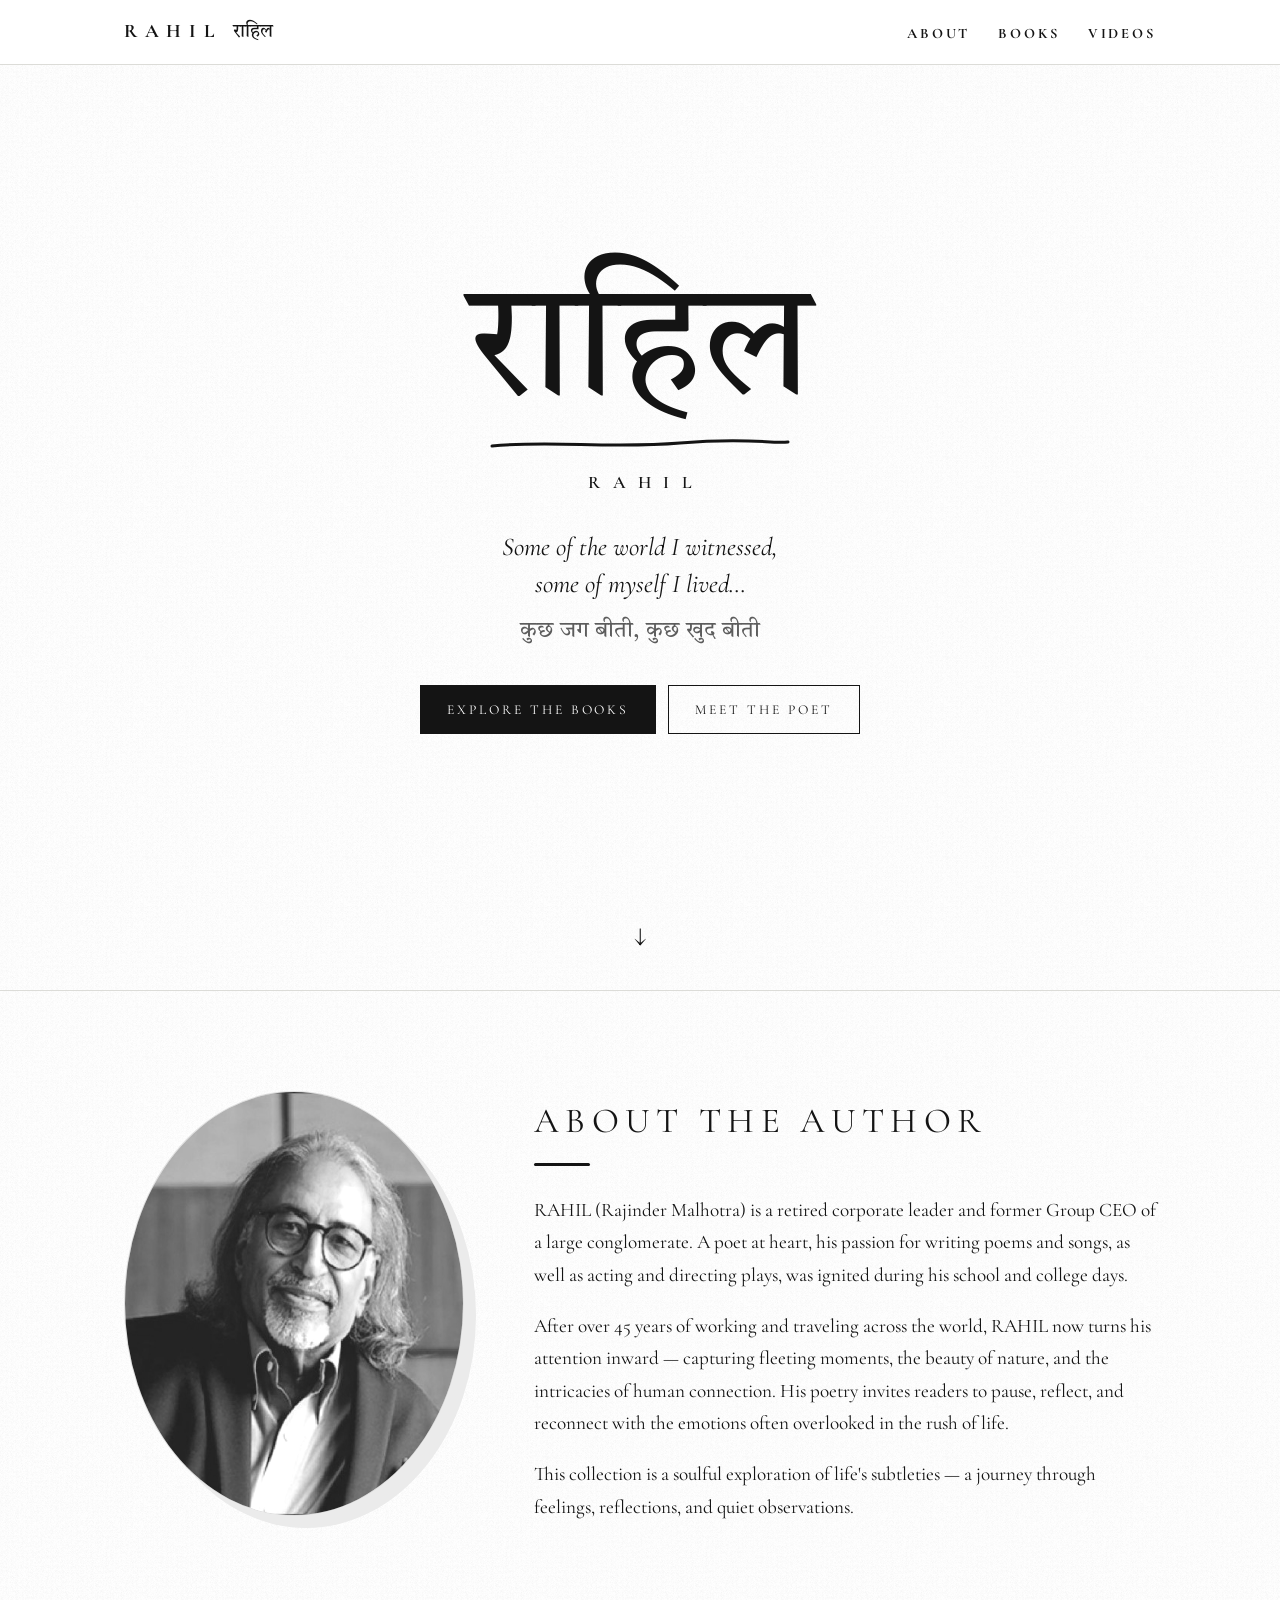
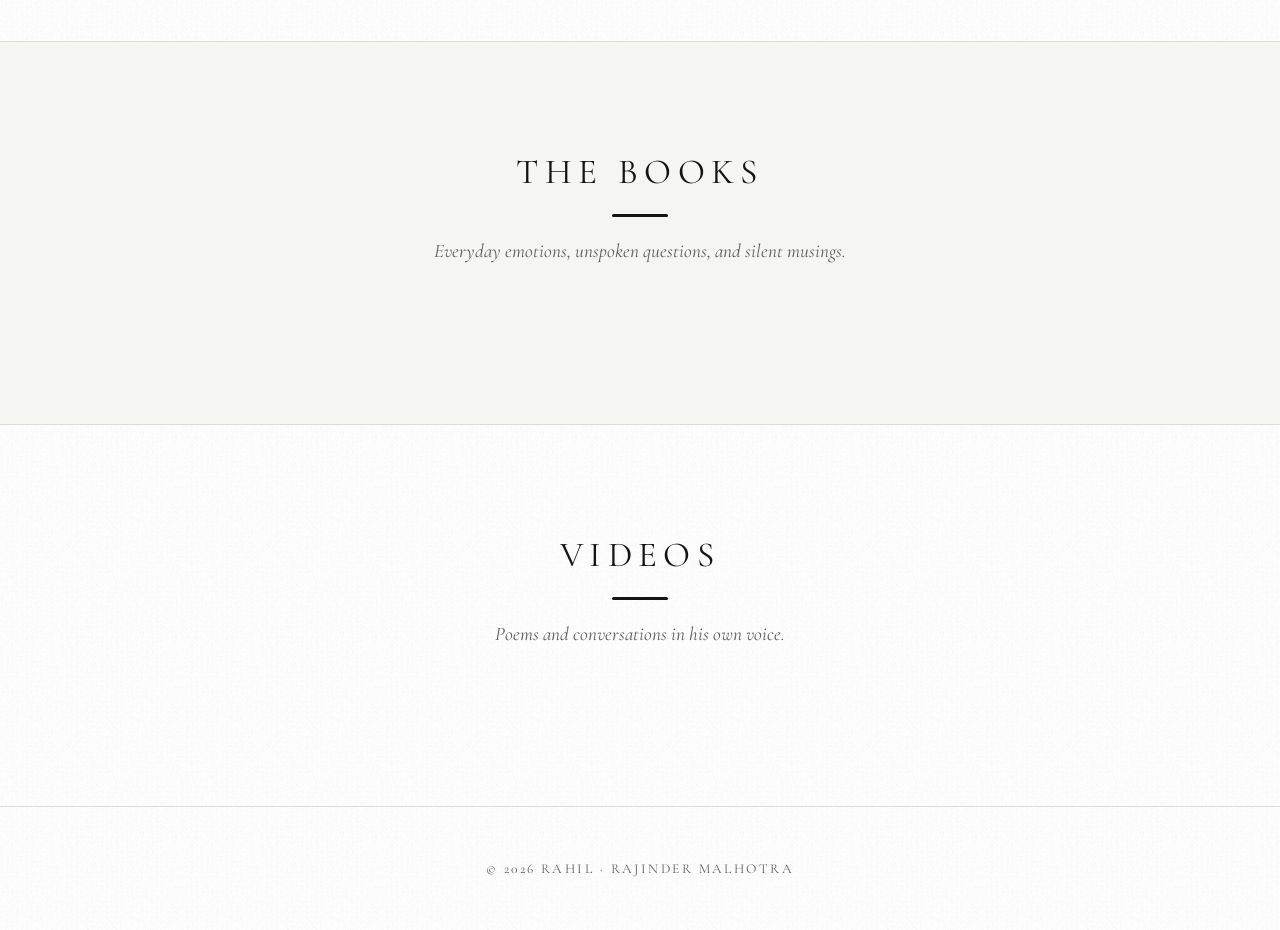
==== static/index.html @ 31e0f8b6 "Initial commit: RAHIL website" ====
<!doctype html>
<html lang="en">
<head>
<meta charset="utf-8">
<meta name="viewport" content="width=device-width,initial-scale=1">
<title>RAHIL | Poet</title>
<meta name="description" content="RAHIL (Rajinder Malhotra) — poet and former Group CEO. Author of Aise Hee | Just Like That and Rahil Se.">
<link rel="preconnect" href="https://fonts.googleapis.com">
<link href="https://fonts.googleapis.com/css2?family=Cormorant+Garamond:ital,wght@0,400;0,600;0,700;1,400&family=Tiro+Devanagari+Hindi:ital@0;1&display=swap" rel="stylesheet">
<link rel="stylesheet" href="style.css">
</head>
<body>
<nav><div class="wrap">
  <a class="logo" href="#top"><span class="latin">RAHIL</span><span class="hindi">राहिल</span></a>
  <ul><li><a href="#about">About</a></li><li><a href="#books">Books</a></li><li><a href="#videos">Videos</a></li></ul>
</div></nav>

<header class="hero" id="top">
  <div class="hero-inner">
    <h1 class="hindi">राहिल</h1>
    <svg class="stroke" viewBox="0 0 300 12" aria-hidden="true"><path d="M2 8 C60 2, 120 11, 190 5 S280 6, 298 4" fill="none" stroke="currentColor" stroke-width="3" stroke-linecap="round"/></svg>
    <div class="en">RAHIL</div>
    <p class="verse-en">Some of the world I witnessed,<br>some of myself I lived…</p>
    <p class="verse-hi hindi">कुछ जग बीती, कुछ खुद बीती</p>
    <div class="cta"><a class="btn" href="#books">Explore the books</a><a class="btn ghost" href="#about">Meet the poet</a></div>
  </div>
  <a class="scroll" href="#about" aria-label="Scroll down">↓</a>
</header>

<section id="about"><div class="wrap about">
  <div class="about-side reveal">
    <img src="img/author.jpg" alt="RAHIL (Rajinder Malhotra)">
  </div>
  <div class="reveal">
    <h2>About the Author</h2>
    <p>RAHIL (Rajinder Malhotra) is a retired corporate leader and former Group CEO of a large conglomerate. A poet at heart, his passion for writing poems and songs, as well as acting and directing plays, was ignited during his school and college days.</p>
    <p>After over 45 years of working and traveling across the world, RAHIL now turns his attention inward — capturing fleeting moments, the beauty of nature, and the intricacies of human connection. His poetry invites readers to pause, reflect, and reconnect with the emotions often overlooked in the rush of life.</p>
    <p>This collection is a soulful exploration of life's subtleties — a journey through feelings, reflections, and quiet observations.</p>
  </div>
</div></section>

<section id="books" class="tint"><div class="wrap">
  <h2 class="center">The Books</h2>
  <p class="sub">Everyday emotions, unspoken questions, and silent musings.</p>
  <div id="books-list"></div>
</div></section>

<section id="videos"><div class="wrap">
  <h2 class="center">Videos</h2>
  <p class="sub">Poems and conversations in his own voice.</p>
  <div class="videos" id="videos-list"></div>
</div></section>

<footer>
  <div>© <span id="yr"></span> RAHIL · Rajinder Malhotra</div>
</footer>

<div id="lightbox" hidden><img alt=""></div>
<script src="app.js"></script>
</body>
</html>
---- static/style.css ----
:root{--bg:#fff;--fg:#141414;--mute:#5c5c5c;--line:#dcdcd8;--tint:#f5f5f2;--panel:#fff}
*{box-sizing:border-box;margin:0}
html{scroll-behavior:smooth;overflow-x:hidden;-webkit-text-size-adjust:100%}
body{overflow-x:hidden;max-width:100vw;background:var(--bg);color:var(--fg);font-family:"Cormorant Garamond",Georgia,serif;font-size:1.2rem;line-height:1.7;
  background-image:url("data:image/svg+xml,%3Csvg xmlns='http://www.w3.org/2000/svg' width='200' height='200'%3E%3Cfilter id='n'%3E%3CfeTurbulence baseFrequency='.8' numOctaves='2'/%3E%3CfeColorMatrix values='0 0 0 0 0 0 0 0 0 0 0 0 0 0 0 0 0 0 .05 0'/%3E%3C/filter%3E%3Crect width='200' height='200' filter='url(%23n)'/%3E%3C/svg%3E")}
.hindi{font-family:"Tiro Devanagari Hindi","Noto Serif Devanagari","Mangal",serif;letter-spacing:0}
img{max-width:100%;display:block}
a{color:inherit}
.wrap{max-width:1080px;margin:0 auto;padding:0 24px}

nav{position:sticky;top:0;z-index:10;background:rgba(255,255,255,.92);backdrop-filter:blur(6px);border-bottom:1px solid var(--line)}
nav .wrap{display:flex;justify-content:space-between;align-items:center;height:64px}
.logo{text-decoration:none;display:flex;align-items:baseline;gap:12px}
.logo .latin{letter-spacing:.4em;font-weight:700}
.logo .hindi{font-size:1.2rem}
nav ul{display:flex;gap:28px;list-style:none;padding:0}
nav ul a{text-decoration:none;font-size:.9rem;font-weight:700;letter-spacing:.2em;text-transform:uppercase;color:var(--fg)}
nav ul a:hover{color:var(--mute)}

/* hero */
.hero{display:flex;flex-direction:column;align-items:center;text-align:center;overflow:hidden;padding:0 24px 40px}
.hero-inner{min-height:calc(100vh - 64px);justify-content:center;padding-top:28px;position:relative;display:flex;flex-direction:column;align-items:center}
h1{font-size:clamp(4rem,min(16vw,21vh),10rem);font-weight:400;line-height:1.15}
.stroke{width:min(300px,60vw);margin-top:-6px}
.en{letter-spacing:.7em;margin:18px -.7em 30px 0;font-size:1.1rem;font-weight:600}
.verse-en{font-size:1.6rem;font-style:italic;line-height:1.45}
.verse-hi{color:var(--mute);margin:10px 0 34px;font-size:1.4rem}
.cta{display:flex;gap:12px;flex-wrap:wrap;justify-content:center}
@keyframes rise{from{opacity:0;transform:translateY(18px)}to{opacity:1;transform:none}}

.btn{display:inline-block;border:1px solid var(--fg);background:var(--fg);color:#fff;padding:12px 26px;font:inherit;font-size:.85rem;letter-spacing:.22em;text-transform:uppercase;text-decoration:none;cursor:pointer;transition:.25s}
.btn.ghost{background:transparent;color:var(--fg)}
.btn:hover{background:#fff;color:var(--fg);transform:translateY(-2px)}
.btn.ghost:hover{background:var(--fg);color:#fff}

section{padding:100px 0;border-top:1px solid var(--line)}
.tint{background:var(--tint)}
h2{font-size:2.2rem;font-weight:400;letter-spacing:.18em;text-transform:uppercase;margin-bottom:28px;position:relative}
h2::after{content:"";display:block;width:56px;height:3px;background:var(--fg);margin-top:12px;border-radius:3px}
h2.center{text-align:center}
h2.center::after{margin:12px auto 0}
.sub{text-align:center;color:var(--mute);font-style:italic;margin:-10px 0 56px}

/* about */
.about{display:grid;grid-template-columns:340px 1fr;gap:70px;align-items:start}
.about-side img{width:100%;aspect-ratio:4/5;object-fit:cover;object-position:50% 25%;border-radius:50%;filter:grayscale(1) contrast(1.05);border:1px solid var(--line);box-shadow:12px 12px 0 #e6e6e2}
.about p{margin-bottom:18px}

/* books */
.book{display:grid;grid-template-columns:340px 1fr;gap:60px;align-items:center;margin-bottom:90px}
.book:nth-child(even){grid-template-columns:1fr 340px}
.book:nth-child(even) .cover{order:2}
.cover img{border:1px solid var(--line);background:#fff;box-shadow:12px 12px 0 #e6e6e2;transition:transform .4s,box-shadow .4s;cursor:zoom-in}
.cover img:hover{transform:translate(-4px,-4px) rotate(-1deg);box-shadow:18px 18px 0 #dcdcd8}
.book .hi{font-size:1.9rem}
.book h3{font-size:2.3rem;font-weight:600;line-height:1.2;margin:2px 0 6px}
.eyebrow{font-size:.85rem;font-weight:700;letter-spacing:.24em;text-transform:uppercase;color:#3a3a3a}
.book p.desc{margin-top:16px}
.meta{display:flex;flex-wrap:wrap;gap:12px 36px;margin:18px 0;padding:14px 0;border-top:1px solid var(--line);border-bottom:1px solid var(--line)}
.meta dt{font-weight:700;font-size:.85rem;letter-spacing:.2em;text-transform:uppercase;color:var(--mute);line-height:1.3}
.meta dd{margin:4px 0 0;font-size:1.2rem;font-weight:700;color:var(--fg);letter-spacing:.02em;font-variant-numeric:lining-nums;font-feature-settings:"lnum" 1}
.thumbs{display:flex;gap:10px;margin-top:14px}
.thumbs img{height:90px;border:1px solid var(--line);cursor:zoom-in;transition:.2s}
.thumbs img:hover{transform:translateY(-3px)}
.buy{margin-top:22px;padding-top:18px;border-top:1px solid var(--line)}
.links{display:grid;grid-template-columns:repeat(3,1fr);gap:10px;margin-top:12px}
.links .btn{display:flex;flex-direction:column;align-items:center;justify-content:center;gap:2px;min-height:60px;padding:10px 8px;text-align:center;line-height:1.25;text-transform:none;letter-spacing:.02em}
.links .btn small{font-size:.68rem;letter-spacing:.2em;text-transform:uppercase;opacity:.75}
.links .btn strong{font-size:1.05rem;font-weight:700}
.soon{color:var(--mute);font-style:italic;margin-top:16px}

.videos{display:flex;flex-wrap:wrap;justify-content:center;gap:28px}
.videos .video{flex:0 1 calc((100% - 56px)/3);min-width:0}
.videos[data-count="1"] .video{flex-basis:min(100%,760px)}
.videos[data-count="2"] .video{flex-basis:calc((100% - 28px)/2)}
.video{border:1px solid var(--line);background:#fff;transition:.3s}
.video:hover{box-shadow:8px 8px 0 #e6e6e2;transform:translate(-3px,-3px)}
.video .frame{aspect-ratio:16/9}
.video iframe{width:100%;height:100%;border:0}
.video h4{font-weight:600;padding:14px 16px;font-size:1.2rem}
.empty{color:var(--mute);font-style:italic;text-align:center;flex:1 1 100%;padding:40px;border:1px dashed var(--line)}

footer{border-top:1px solid var(--line);padding:50px 24px;text-align:center;font-size:.85rem;letter-spacing:.18em;text-transform:uppercase;color:var(--mute)}
footer .hindi{text-transform:none;color:var(--fg);margin-bottom:10px}

#lightbox{position:fixed;inset:0;background:rgba(255,255,255,.96);z-index:50;display:flex;align-items:center;justify-content:center;padding:30px;cursor:zoom-out}
#lightbox[hidden]{display:none}
#lightbox img{max-height:100%;border:1px solid var(--line);box-shadow:12px 12px 0 #e6e6e2}

.js .reveal{opacity:0;transform:translateY(24px);transition:opacity .8s,transform .8s}
.js .reveal.in{opacity:1;transform:none}
@media(prefers-reduced-motion:reduce){*{animation:none!important;transition:none!important}.reveal{opacity:1;transform:none}}

/* admin */
.admin{max-width:760px;margin:40px auto}
.card{border:1px solid var(--line);background:var(--panel);padding:24px;margin-bottom:28px}
.card h3{font-weight:600;letter-spacing:.15em;text-transform:uppercase;font-size:1.05rem;margin-bottom:16px}
label{display:block;font-size:.8rem;letter-spacing:.15em;text-transform:uppercase;color:var(--mute);margin:12px 0 4px}
input,textarea{width:100%;padding:10px;border:1px solid var(--line);background:#fff;color:var(--fg);font:inherit;font-size:1rem}
textarea{min-height:90px}
.row{display:flex;justify-content:space-between;align-items:center;gap:10px;padding:8px 0;border-bottom:1px solid var(--line);font-size:1rem}
.row button{border:1px solid var(--line);background:none;color:var(--fg);cursor:pointer;padding:3px 10px}
.msg{font-size:.9rem;color:var(--mute);margin-top:10px}

@media(max-width:820px){
  .about,.book,.book:nth-child(even){grid-template-columns:1fr;gap:34px}
  .book:nth-child(even) .cover{order:0}
  .about-side{max-width:300px}
  .cover{max-width:300px}
  nav ul{gap:16px}.logo .latin{display:none}
}

@media(max-width:820px){
  section{padding:64px 0}
  .about-side{margin:0 auto;width:100%;max-width:280px}
  .cover{margin:0 auto;max-width:280px}
  .book{margin-bottom:64px}
}
@media(max-width:520px){
  body{font-size:1.1rem}
  .wrap{padding:0 18px}
  nav .wrap{height:56px}
  nav ul{gap:14px}
  nav ul a{font-size:.72rem;letter-spacing:.14em}
  .logo .hindi{font-size:1.3rem}
  .hero{min-height:calc(100svh - 56px);padding:40px 18px 70px}
  .en{letter-spacing:.5em;margin-right:-.5em}
  .verse-en{font-size:1.35rem}
  .cta{flex-direction:column;width:100%;max-width:280px}
  .cta .btn{text-align:center}
  h2{font-size:1.7rem;letter-spacing:.12em}
    .book h3{font-size:1.8rem}
  .links{grid-template-columns:repeat(2,1fr);gap:10px}.links .btn strong{font-size:1rem}
  
  footer{padding:40px 18px;letter-spacing:.1em}
}

@media(max-width:520px){
  nav .wrap{gap:10px}
  nav ul{gap:12px}
  nav ul a{font-size:.7rem;letter-spacing:.08em}
  .logo .hindi{font-size:1.2rem}
  h1{font-size:clamp(4rem,22vw,6rem)}
  .verse-en{overflow-wrap:anywhere}
  .meta{letter-spacing:.06em;overflow-wrap:anywhere}
  .thumbs img{height:80px}
}
@media(max-width:360px){.logo{display:none}nav .wrap{justify-content:center}}

@media(max-width:900px){.videos .video,.videos[data-count="2"] .video{flex-basis:calc((100% - 28px)/2)}.videos[data-count="1"] .video{flex-basis:min(100%,760px)}}
@media(max-width:600px){.videos .video,.videos[data-count] .video{flex-basis:100%}}


.scroll{margin-top:20px;font-size:1.8rem;line-height:1;text-decoration:none;color:var(--fg)}
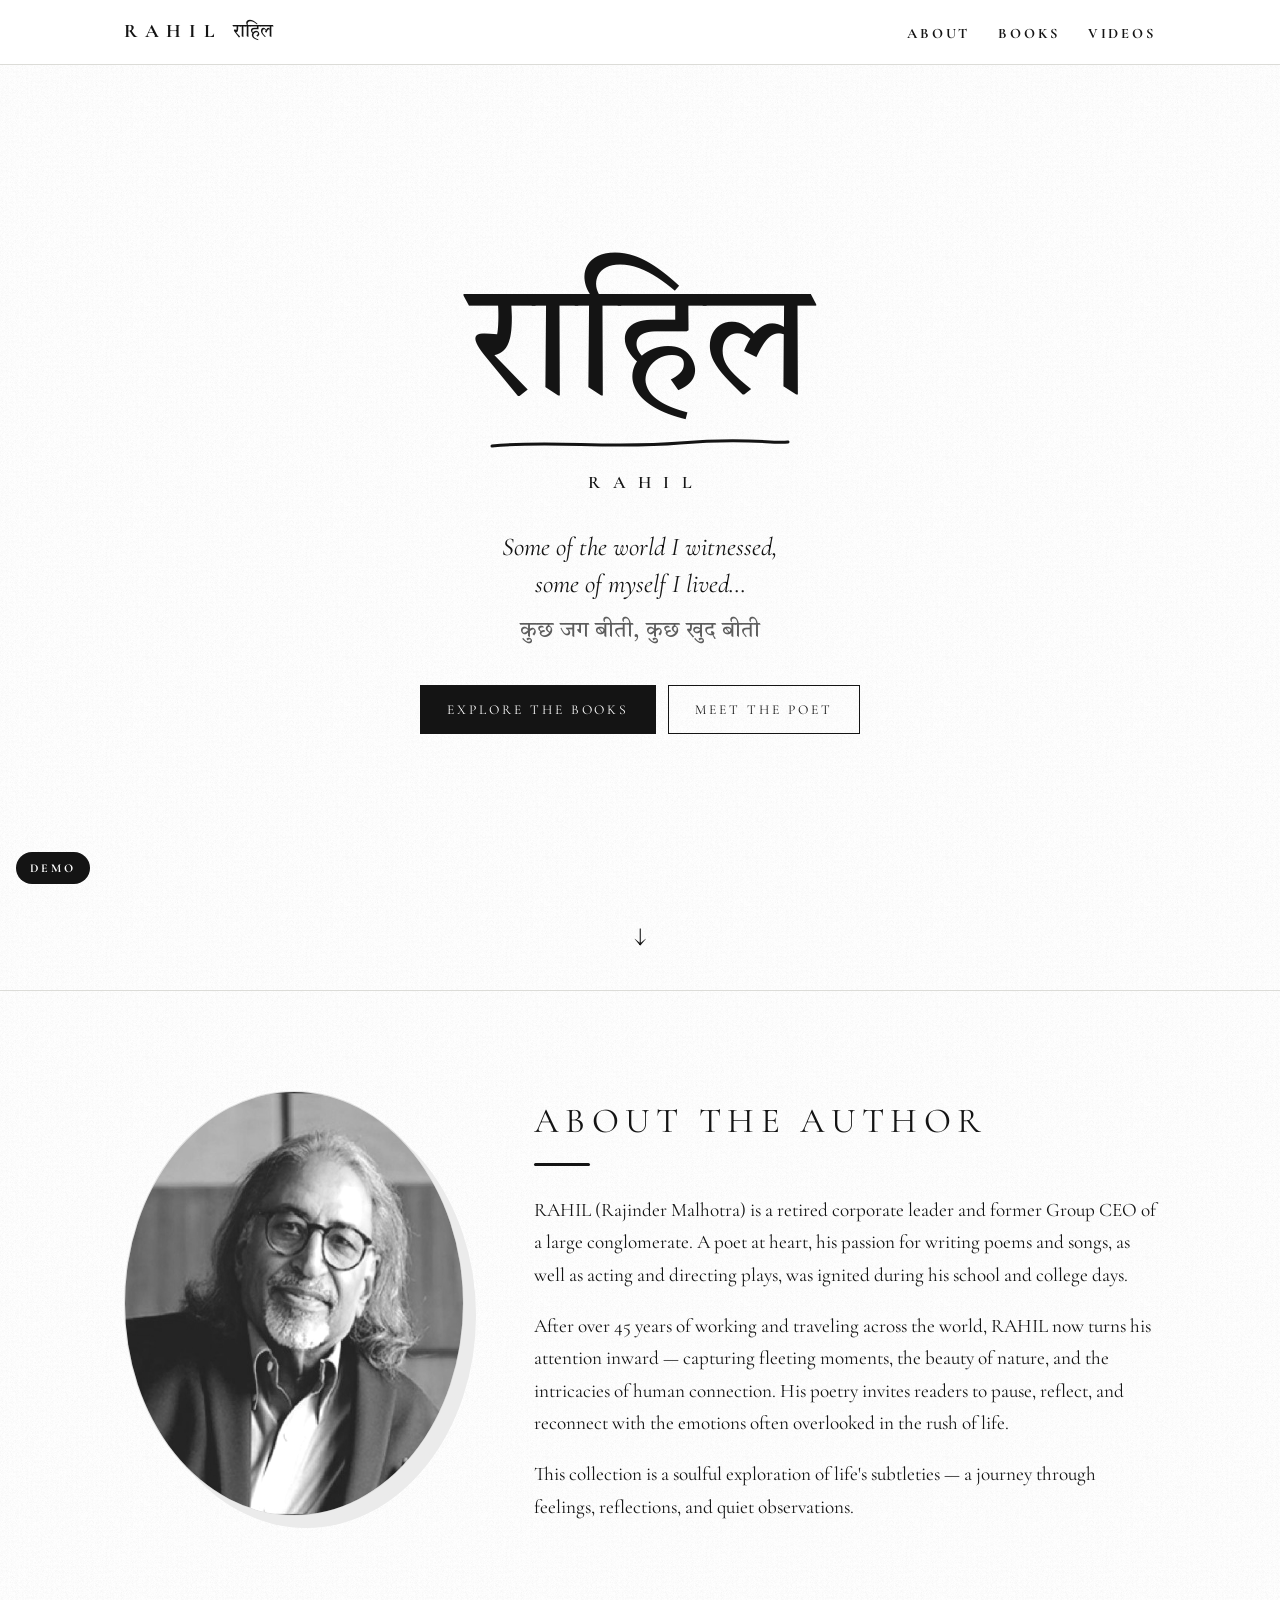
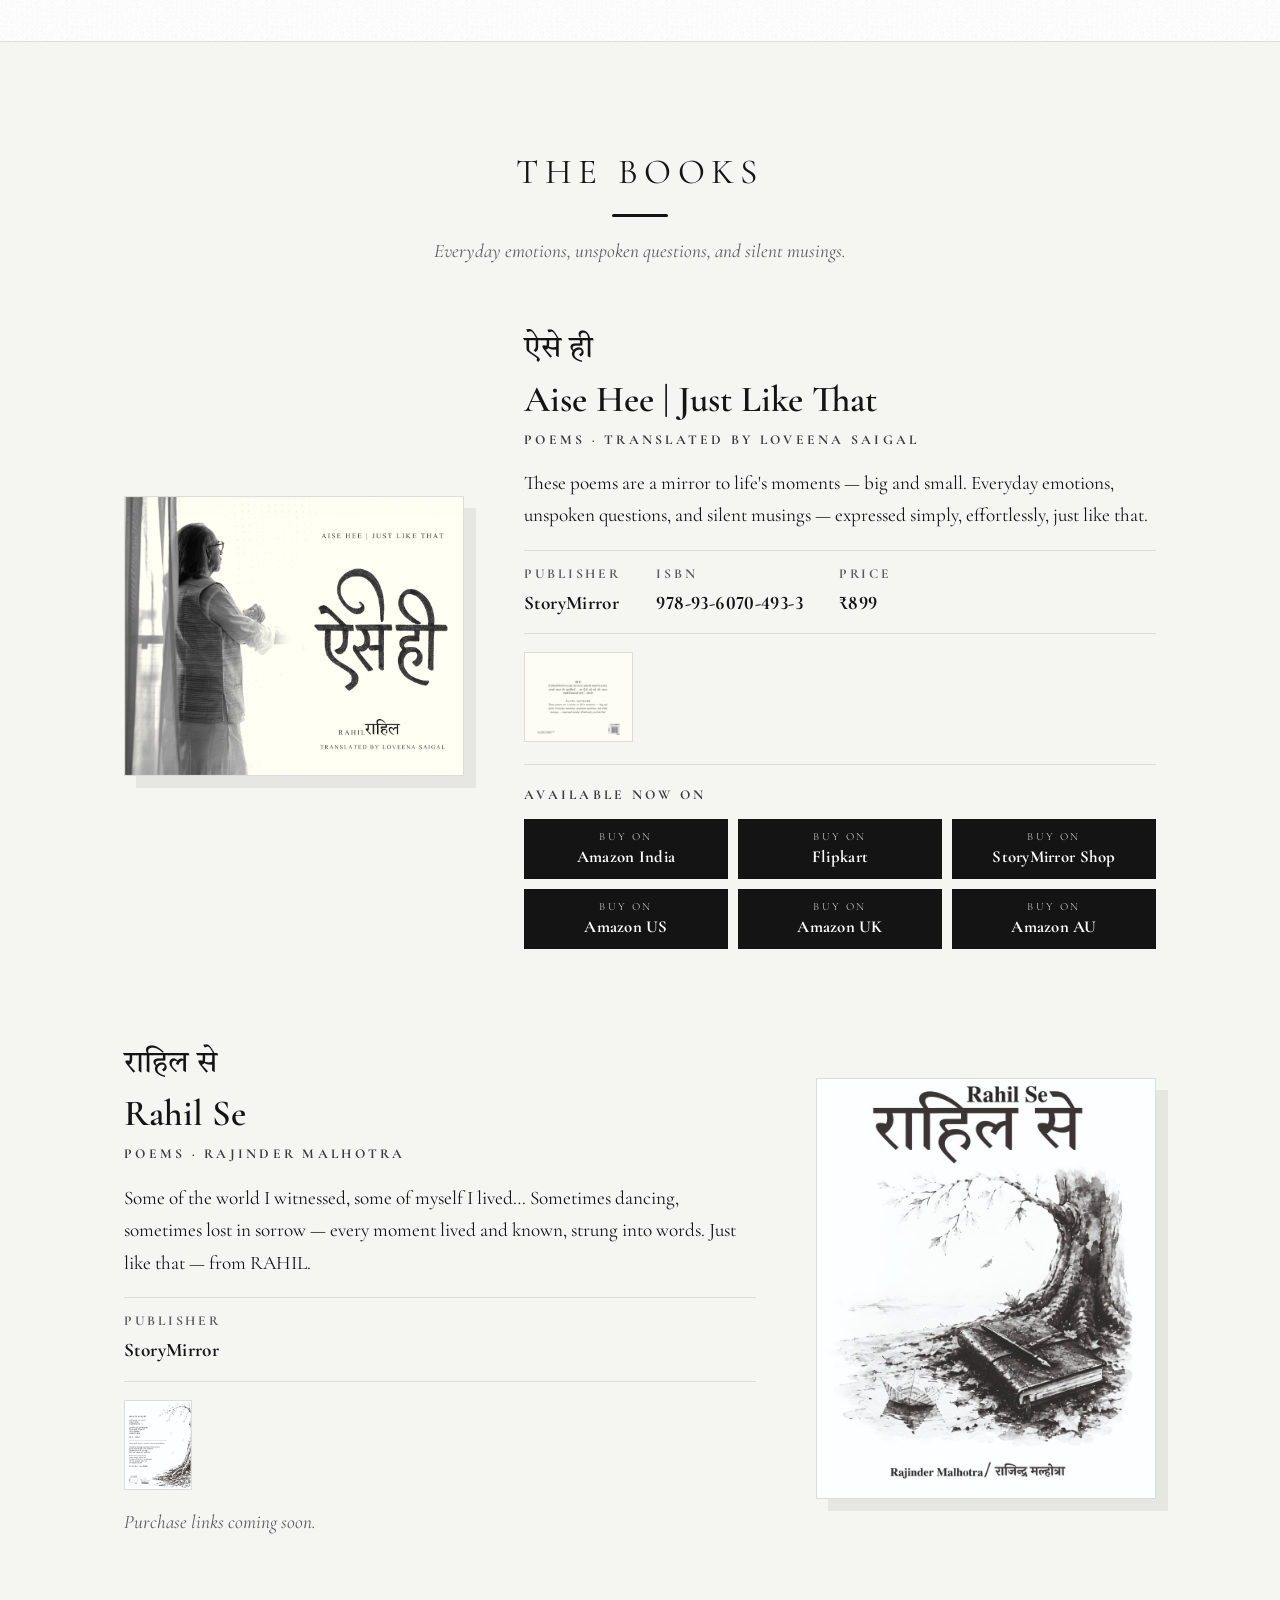
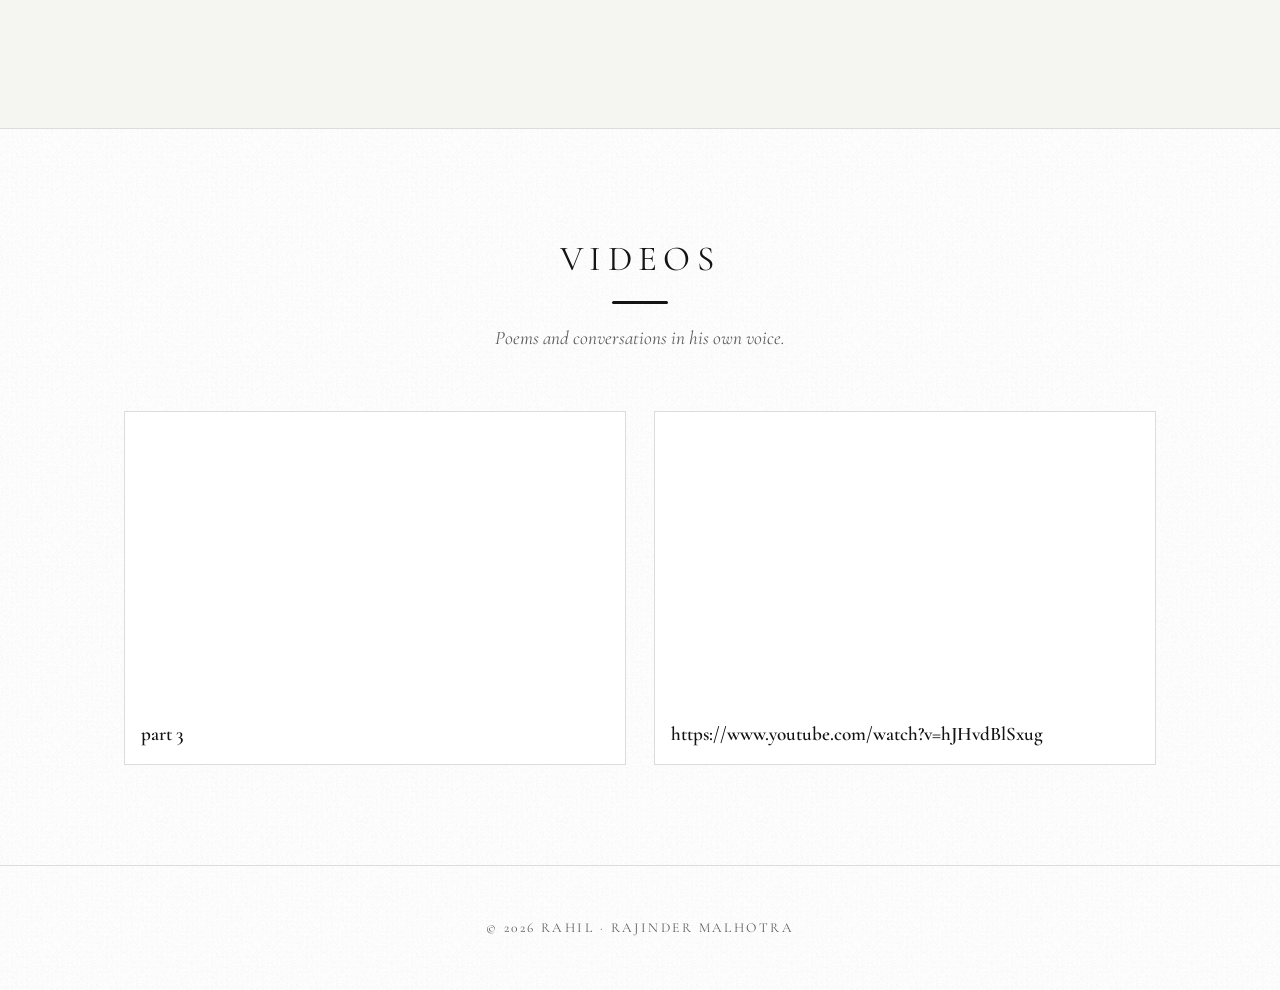
==== commit 908e6c16: "Make demo GitHub Pages compatible, add Demo pill and Pages workflow Co-Authored-By: Claude Sonnet 5." ====
--- a/static/index.html
+++ b/static/index.html
@@ -56,6 +56,8 @@
 </footer>
 
 <div id="lightbox" hidden><img alt=""></div>
+<div class="demo-pill">Demo</div>
+<script src="store.js"></script>
 <script src="app.js"></script>
 </body>
 </html>
--- a/static/style.css
+++ b/static/style.css
@@ -152,3 +152,5 @@
 
 
 .scroll{margin-top:20px;font-size:1.8rem;line-height:1;text-decoration:none;color:var(--fg)}
+
+.demo-pill{position:fixed;left:16px;bottom:16px;z-index:40;background:var(--fg);color:#fff;font-size:.75rem;font-weight:700;letter-spacing:.25em;text-transform:uppercase;padding:6px 14px;border-radius:999px;pointer-events:none}
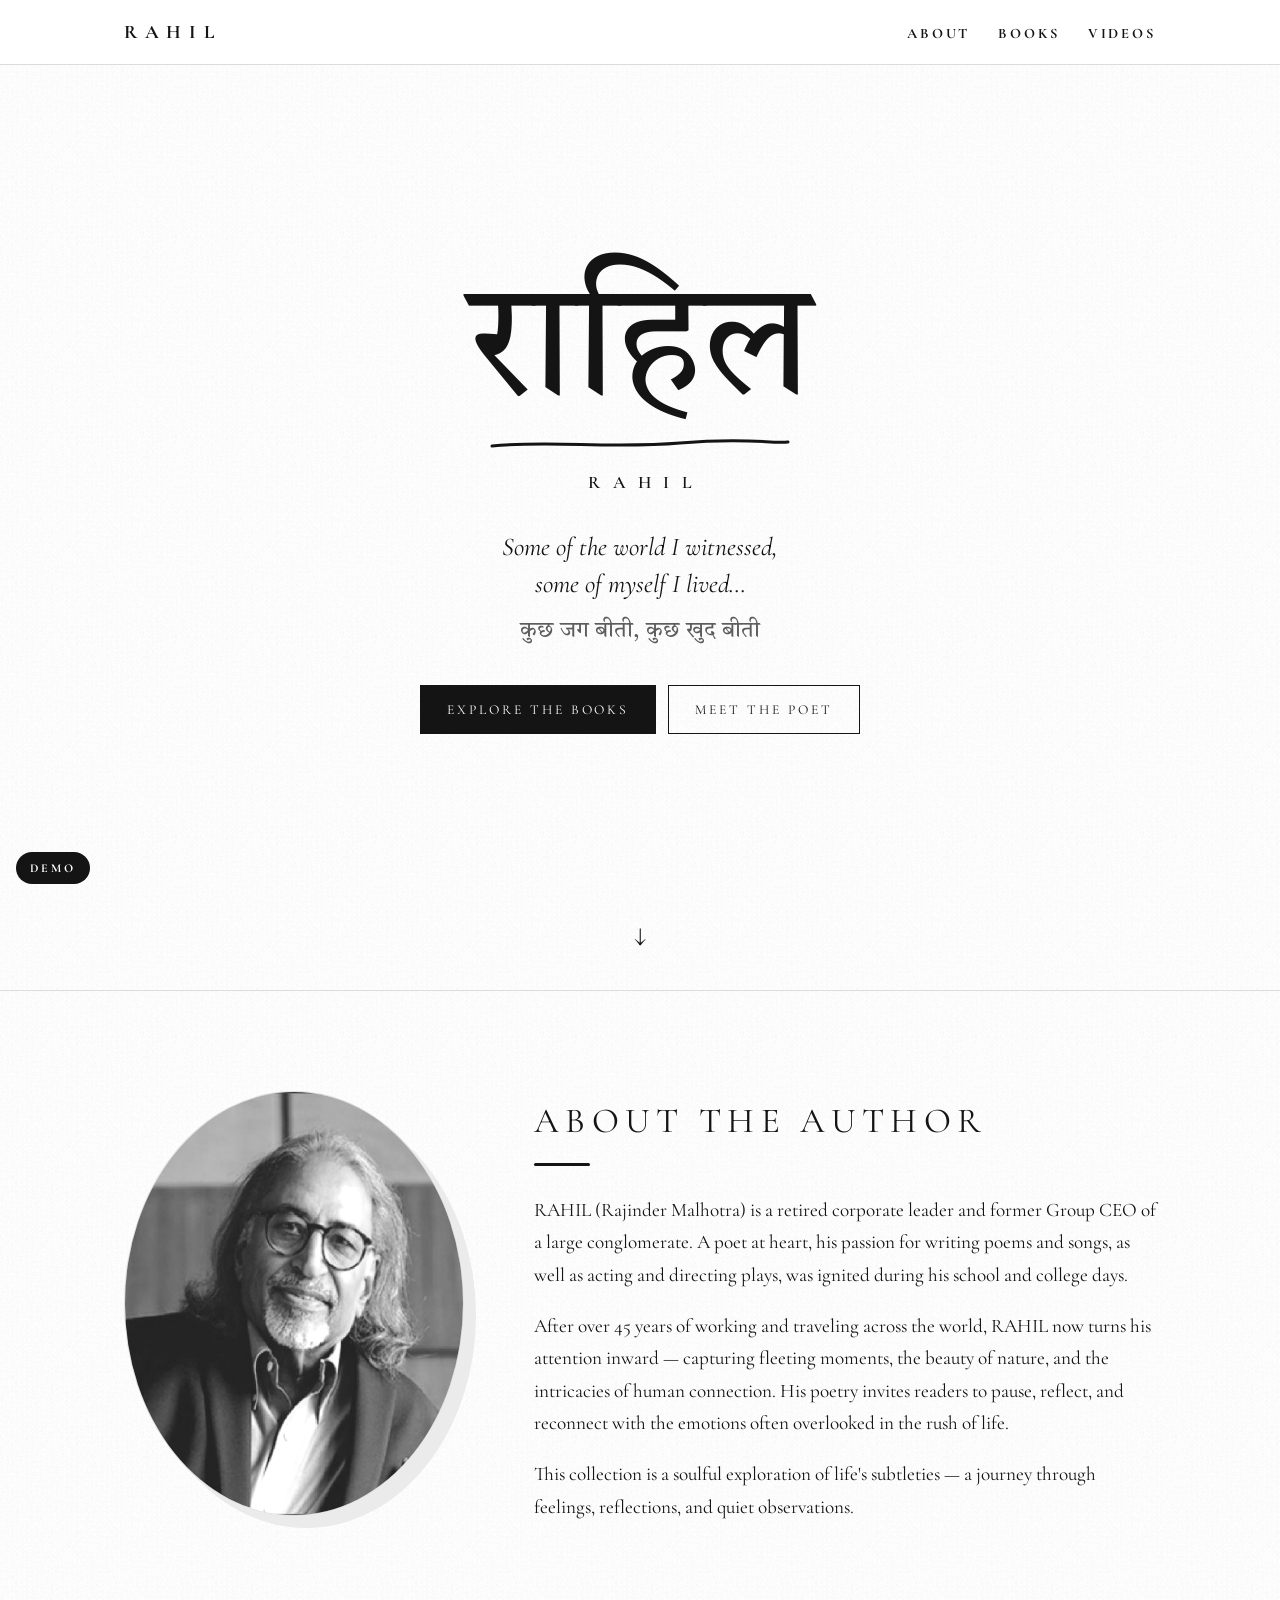
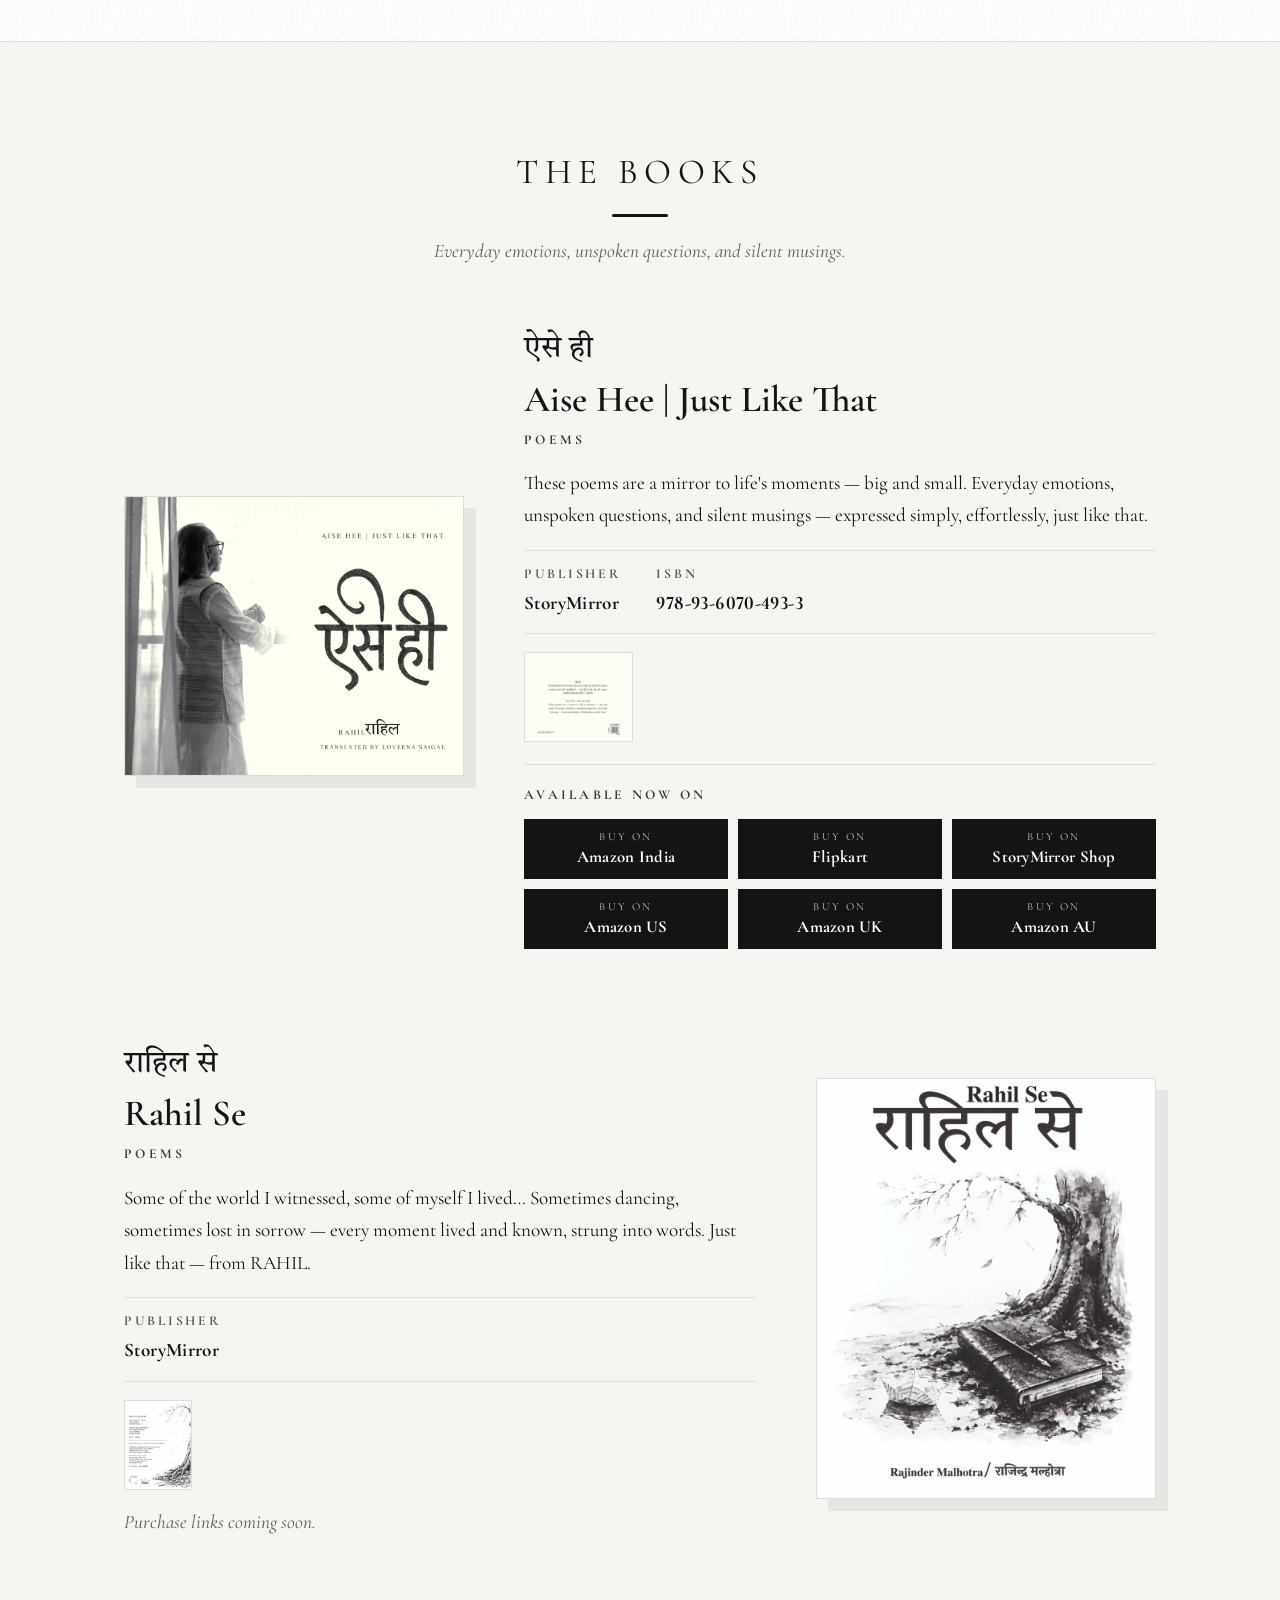
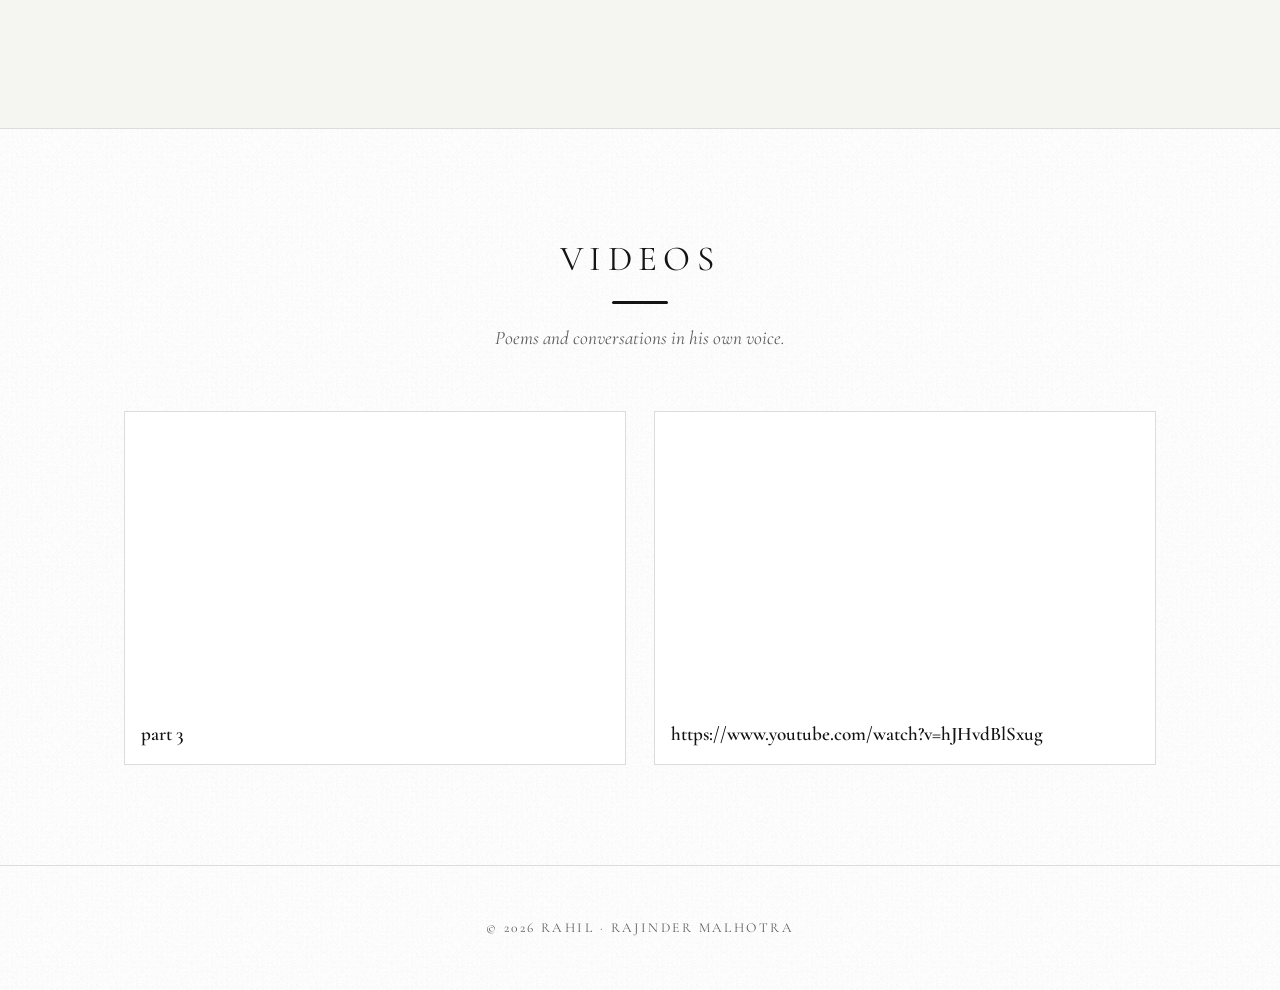
==== commit 73049cd4: "Remove Hindi name from header" ====
--- a/static/index.html
+++ b/static/index.html
@@ -11,7 +11,7 @@
 </head>
 <body>
 <nav><div class="wrap">
-  <a class="logo" href="#top"><span class="latin">RAHIL</span><span class="hindi">राहिल</span></a>
+  <a class="logo" href="#top"><span class="latin">RAHIL</span></a>
   <ul><li><a href="#about">About</a></li><li><a href="#books">Books</a></li><li><a href="#videos">Videos</a></li></ul>
 </div></nav>
 
--- a/static/style.css
+++ b/static/style.css
@@ -103,47 +103,45 @@
 .msg{font-size:.9rem;color:var(--mute);margin-top:10px}
 
 @media(max-width:820px){
-  .about,.book,.book:nth-child(even){grid-template-columns:1fr;gap:34px}
+  .about,.book,.book:nth-child(even){grid-template-columns:1fr;gap:32px}
   .book:nth-child(even) .cover{order:0}
-  .about-side{max-width:300px}
-  .cover{max-width:300px}
-  nav ul{gap:16px}.logo .latin{display:none}
+  .about-side,.cover{margin:0 auto;width:100%;max-width:280px}
+  section{padding:56px 0}
+  .book{margin-bottom:56px}
 }
-
-@media(max-width:820px){
-  section{padding:64px 0}
-  .about-side{margin:0 auto;width:100%;max-width:280px}
-  .cover{margin:0 auto;max-width:280px}
-  .book{margin-bottom:64px}
-}
-@media(max-width:520px){
-  body{font-size:1.1rem}
-  .wrap{padding:0 18px}
+@media(max-width:600px){
+  body{font-size:1.22rem;line-height:1.65}
+  .wrap{padding:0 20px}
   nav .wrap{height:56px}
-  nav ul{gap:14px}
-  nav ul a{font-size:.72rem;letter-spacing:.14em}
-  .logo .hindi{font-size:1.3rem}
-  .hero{min-height:calc(100svh - 56px);padding:40px 18px 70px}
-  .en{letter-spacing:.5em;margin-right:-.5em}
-  .verse-en{font-size:1.35rem}
-  .cta{flex-direction:column;width:100%;max-width:280px}
-  .cta .btn{text-align:center}
-  h2{font-size:1.7rem;letter-spacing:.12em}
-    .book h3{font-size:1.8rem}
-  .links{grid-template-columns:repeat(2,1fr);gap:10px}.links .btn strong{font-size:1rem}
-  
-  footer{padding:40px 18px;letter-spacing:.1em}
-}
-
-@media(max-width:520px){
-  nav .wrap{gap:10px}
-  nav ul{gap:12px}
-  nav ul a{font-size:.7rem;letter-spacing:.08em}
-  .logo .hindi{font-size:1.2rem}
-  h1{font-size:clamp(4rem,22vw,6rem)}
-  .verse-en{overflow-wrap:anywhere}
-  .meta{letter-spacing:.06em;overflow-wrap:anywhere}
-  .thumbs img{height:80px}
+  nav ul{gap:18px}
+  nav ul a{font-size:.8rem;letter-spacing:.12em}
+  .logo .hindi{font-size:1.5rem}
+  .hero{padding:0 20px 28px}
+  .hero-inner{min-height:calc(100svh - 56px);padding-top:8px}
+  h1{font-size:clamp(4.5rem,25vw,6.5rem)}
+  .en{font-size:1rem;letter-spacing:.5em;margin:12px -.5em 22px 0}
+  .verse-en{font-size:1.5rem;line-height:1.4}
+  .verse-hi{font-size:1.35rem;margin:8px 0 26px}
+  .cta{flex-direction:column;width:100%;max-width:300px;gap:10px}
+  .btn{font-size:.85rem;letter-spacing:.18em;padding:13px 20px;text-align:center}
+  h2{font-size:1.7rem;letter-spacing:.1em;margin-bottom:22px}
+  .sub{font-size:1.15rem;margin:-6px 0 36px}
+  .about p{margin-bottom:16px}
+  .book .hi{font-size:1.7rem}
+  .book h3{font-size:1.9rem}
+  .eyebrow{font-size:.8rem;letter-spacing:.16em}
+  .meta{gap:12px 28px}
+  .meta dt{font-size:.8rem;letter-spacing:.14em}
+  .meta dd{font-size:1.2rem}
+  .thumbs img{height:84px}
+  .buy{margin-top:18px;padding-top:16px}
+  .links{grid-template-columns:repeat(2,1fr);gap:10px}
+  .links .btn{min-height:62px;padding:10px 6px}
+  .links .btn small{font-size:.7rem;letter-spacing:.16em}
+  .links .btn strong{font-size:1.05rem}
+  .video h4{font-size:1.15rem;padding:12px 14px}
+  footer{padding:36px 20px;font-size:.8rem;letter-spacing:.1em}
+  .demo-pill{left:12px;bottom:12px;font-size:.7rem;padding:5px 12px}
 }
 @media(max-width:360px){.logo{display:none}nav .wrap{justify-content:center}}
 
